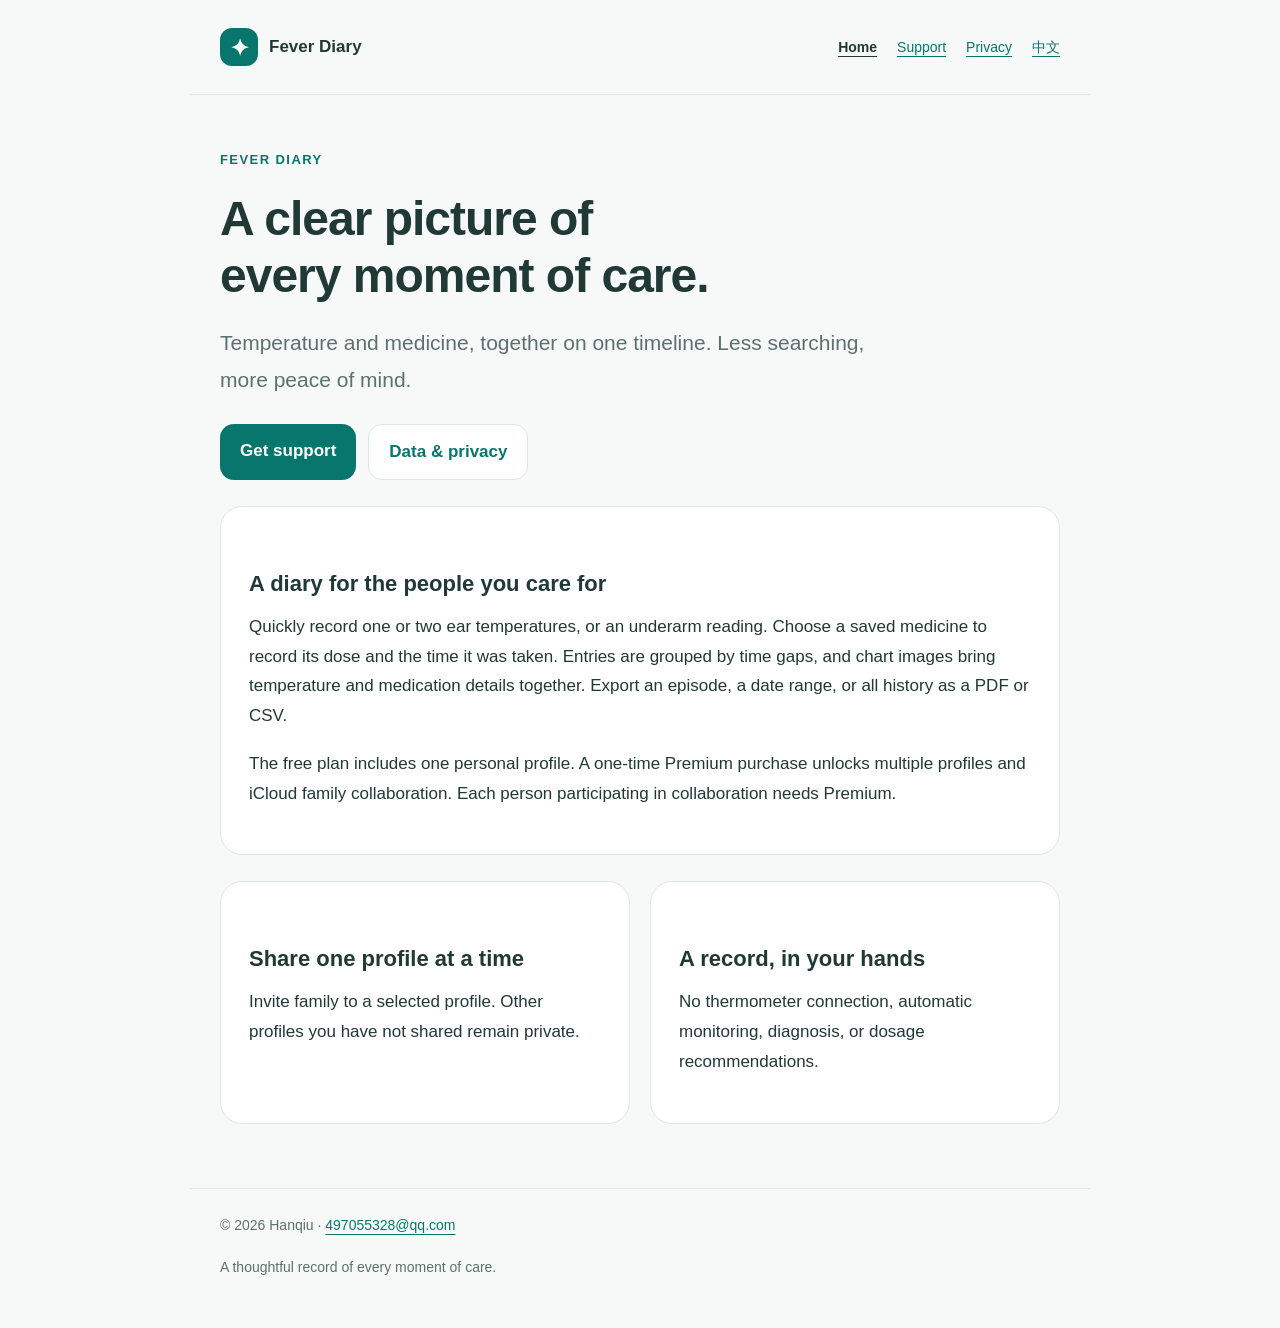
==== en/index.html @ 3884e826 "Publish Fever Diary privacy and support website" ====
<!doctype html>
<html lang="en"><head><meta charset="utf-8"><meta name="viewport" content="width=device-width,initial-scale=1"><meta name="color-scheme" content="light dark"><meta name="description" content="Every moment of care, together · Fever Diary · Hanqiu"><title>Every moment of care, together · Fever Diary</title><link rel="stylesheet" href="../assets/styles.css"></head>
<body><a class="skip" href="#content">Skip to content</a><header><a class="brand" href="index.html"><span class="mark" aria-hidden="true">✦</span>Fever Diary</a><nav aria-label="Main navigation"><a href="index.html" aria-current="page">Home</a><a href="support.html">Support</a><a href="privacy.html">Privacy</a><a href="../zh-Hans/index.html" lang="zh-Hans">中文</a></nav></header><main id="content"><p class="eyebrow">FEVER DIARY</p><h1>A clear picture of<br>every moment of care.</h1><p class="intro">Temperature and medicine, together on one timeline. Less searching, more peace of mind.</p><div class="actions"><a class="button" href="support.html">Get support</a><a class="button secondary" href="privacy.html">Data &amp; privacy</a></div><div class="card"><h2>A diary for the people you care for</h2><p>Quickly record one or two ear temperatures, or an underarm reading. Choose a saved medicine to record its dose and the time it was taken. Entries are grouped by time gaps, and chart images bring temperature and medication details together. Export an episode, a date range, or all history as a PDF or CSV.</p><p>The free plan includes one personal profile. A one-time Premium purchase unlocks multiple profiles and iCloud family collaboration. Each person participating in collaboration needs Premium.</p></div><div class="grid"><section class="card"><h2>Share one profile at a time</h2><p>Invite family to a selected profile. Other profiles you have not shared remain private.</p></section><section class="card"><h2>A record, in your hands</h2><p>No thermometer connection, automatic monitoring, diagnosis, or dosage recommendations.</p></section></div></main><footer><p>© 2026 Hanqiu · <a href="mailto:497055328@qq.com">497055328@qq.com</a></p><p>A thoughtful record of every moment of care.</p></footer></body></html>
---- assets/styles.css ----
:root { color-scheme: light dark; --bg:#f7f9f8; --paper:#fff; --text:#203935; --muted:#5c716d; --line:#dce8e4; --accent:#08766d; --soft:#e6f4ef; }
*{box-sizing:border-box} body{margin:0;background:var(--bg);color:var(--text);font:17px/1.75 -apple-system,BlinkMacSystemFont,"Segoe UI",sans-serif;-webkit-font-smoothing:antialiased} a{color:var(--accent);text-underline-offset:4px} a:hover{text-decoration-thickness:2px} a:focus-visible{outline:3px solid var(--accent);outline-offset:5px;border-radius:3px} header,main,footer{max-width:900px;margin:auto;padding-left:30px;padding-right:30px} header{display:flex;flex-wrap:wrap;align-items:center;justify-content:space-between;gap:12px;padding-top:28px;padding-bottom:28px;border-bottom:1px solid var(--line)} .brand{display:inline-flex;align-items:center;gap:11px;font-weight:750;text-decoration:none;color:var(--text)} .mark{background:var(--accent);color:white;border-radius:12px;width:38px;height:38px;display:grid;place-items:center;font-size:23px} nav{display:flex;flex-wrap:wrap;gap:20px;font-size:14px} nav a[aria-current=page]{font-weight:700;color:var(--text)} main{padding-top:54px;padding-bottom:64px} h1{font-size:clamp(32px,5vw,48px);line-height:1.2;letter-spacing:-1px;margin:12px 0 20px} h2{font-size:22px;line-height:1.4;margin:34px 0 12px} h3{font-size:18px;margin:26px 0 8px} p,ul,ol{margin:0 0 18px} .eyebrow{font-size:13px;font-weight:750;letter-spacing:.11em;color:var(--accent)} .intro{font-size:21px;max-width:680px;color:var(--muted)} .updated{font-size:14px;color:var(--muted)} .card{background:var(--paper);border:1px solid var(--line);border-radius:22px;padding:28px;margin:26px 0} .note{background:var(--soft);padding:20px 24px;border-radius:16px;margin:26px 0} .actions{display:flex;flex-wrap:wrap;gap:12px;margin-top:26px}.button{display:inline-block;border-radius:14px;background:var(--accent);color:white;padding:12px 20px;font-weight:650;text-decoration:none}.button.secondary{background:var(--paper);color:var(--accent);border:1px solid var(--line)} .grid{display:grid;grid-template-columns:repeat(2,minmax(0,1fr));gap:20px}.grid .card{margin:0} footer{border-top:1px solid var(--line);font-size:14px;color:var(--muted);padding-top:24px;padding-bottom:30px} footer a{overflow-wrap:anywhere} details{border-top:1px solid var(--line);padding:20px 0} summary{font-weight:650;cursor:pointer} details p{margin-top:14px;margin-bottom:0} table{border-collapse:collapse;width:100%;font-size:15px} th,td{text-align:left;vertical-align:top;padding:12px;border-bottom:1px solid var(--line)} th{color:var(--accent)} .table-wrap{overflow-x:auto} .skip{position:absolute;left:20px;top:-80px;padding:10px;background:var(--paper);z-index:2}.skip:focus{top:10px} @media(max-width:580px){header,main,footer{padding-left:22px;padding-right:22px}main{padding-top:36px}.grid{grid-template-columns:1fr}.card{padding:22px}nav{gap:14px}h1{letter-spacing:-.6px}} @media(prefers-color-scheme:dark){:root{--bg:#101c1a;--paper:#172623;--text:#e7f1ed;--muted:#adc0b9;--line:#324942;--accent:#8ed7c4;--soft:#203a32}.button,.mark{color:#10231d}}
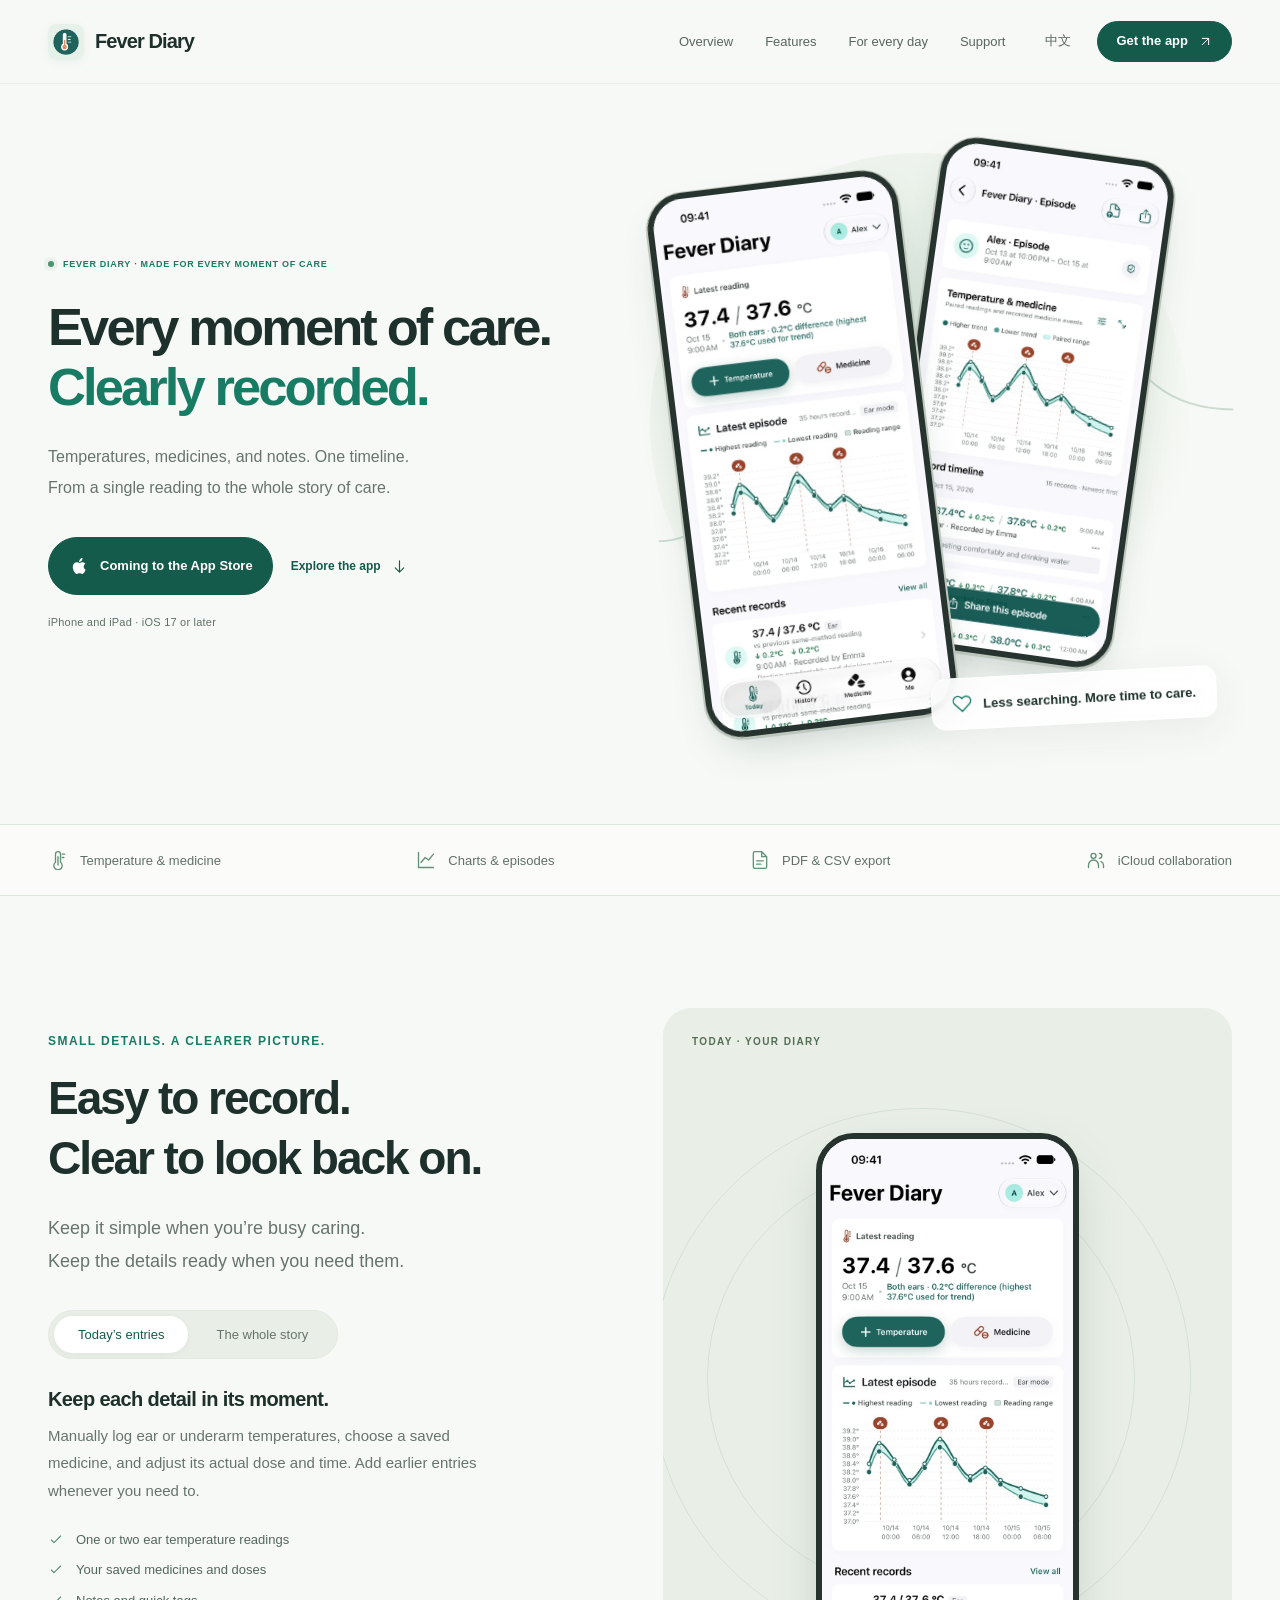
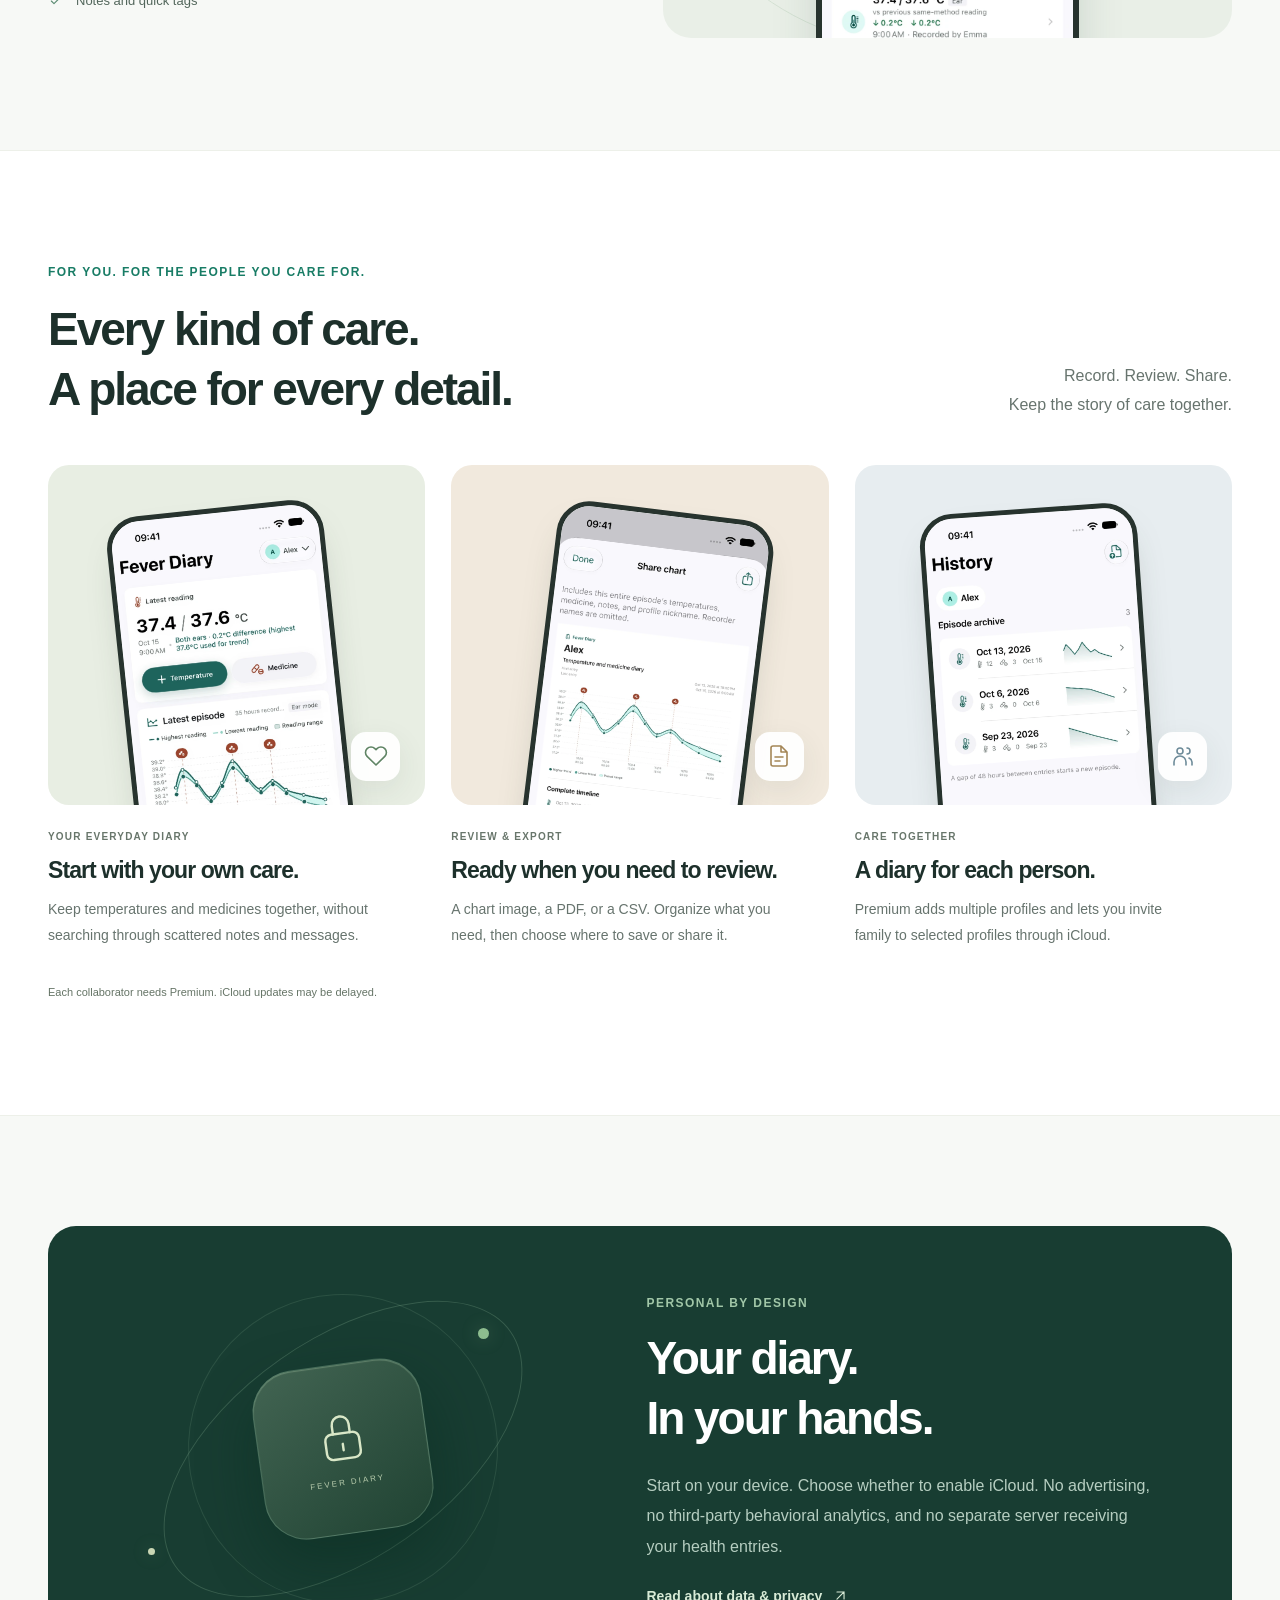
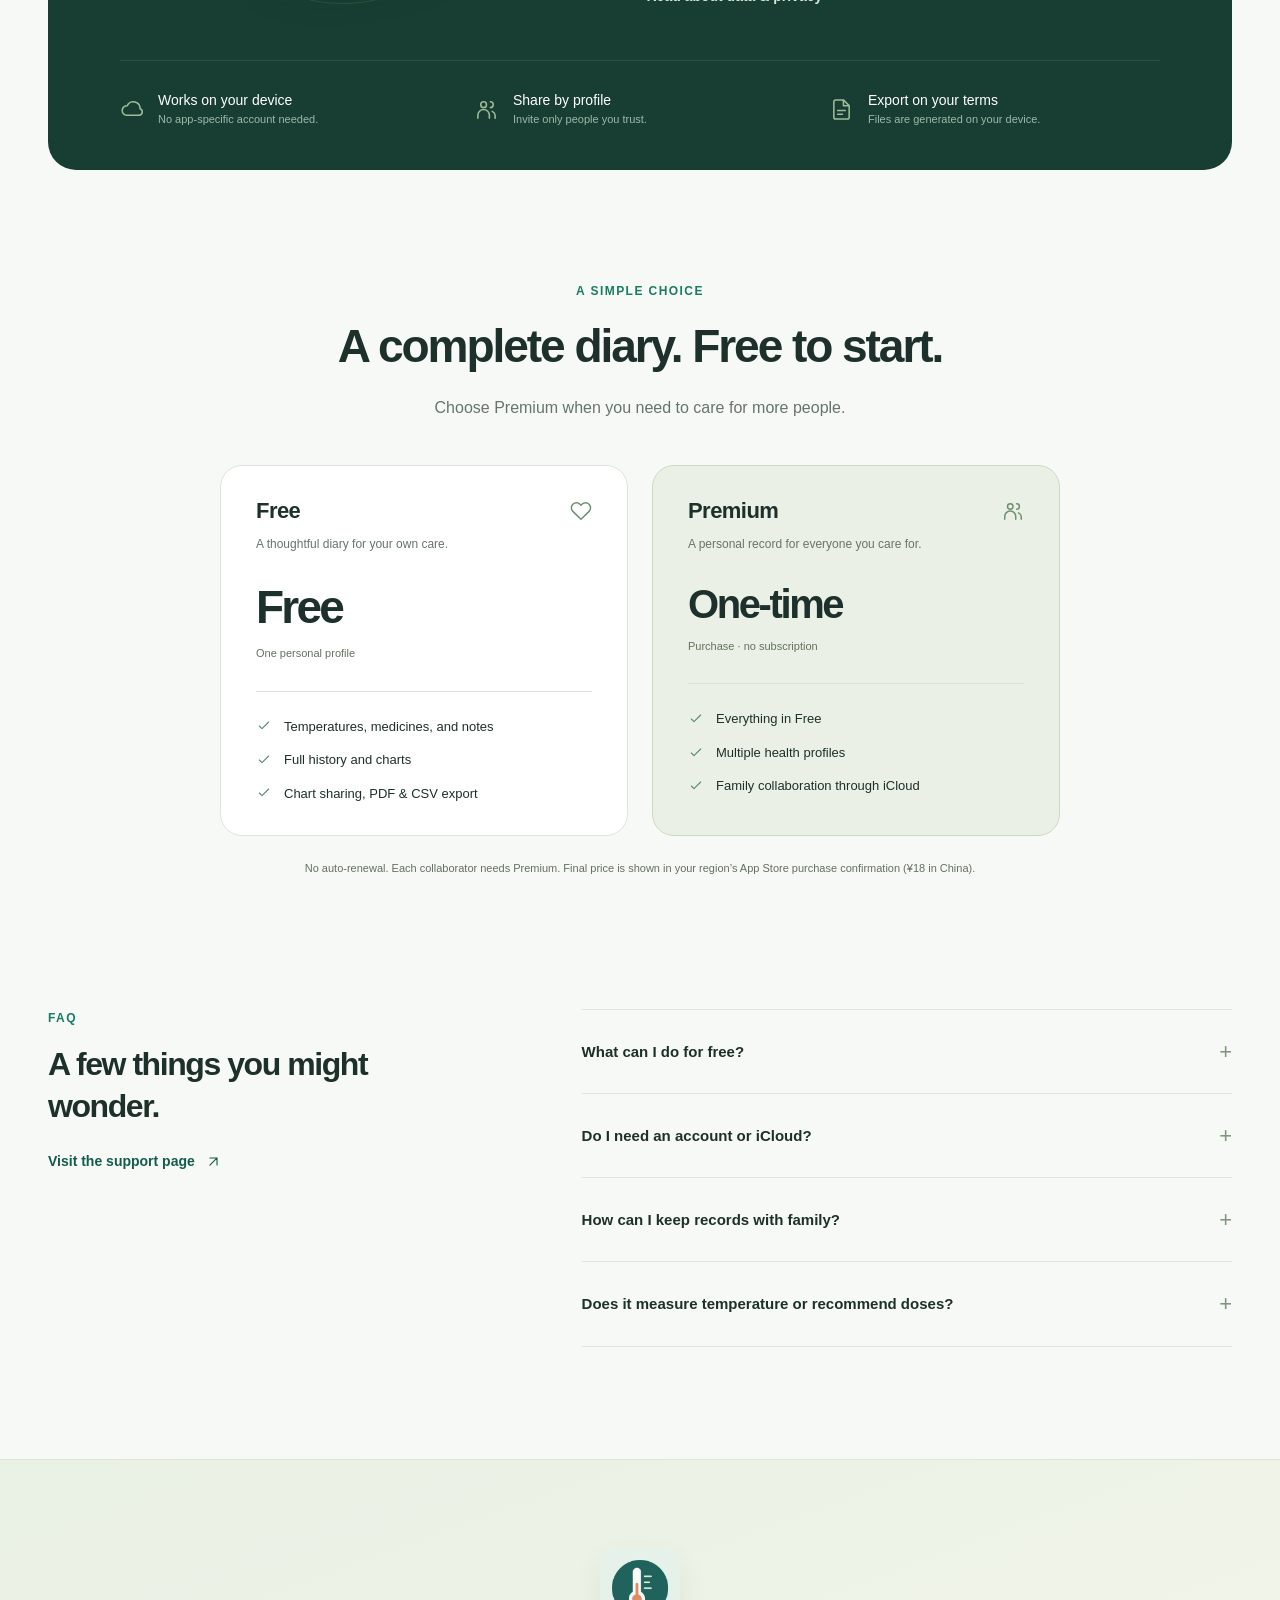
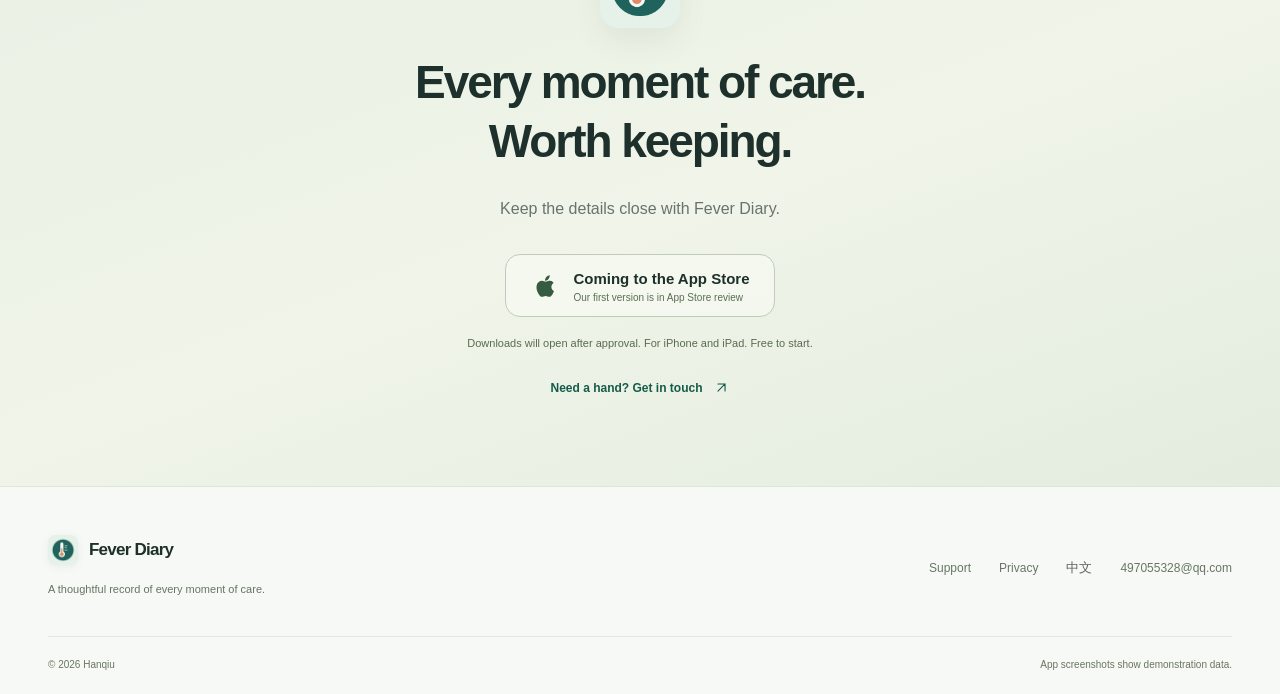
==== commit 395e15e1: "Redesign Fever Diary website with product showcases and bilingual layouts" ====
--- a/en/index.html
+++ b/en/index.html
@@ -1,3 +1,19 @@
 <!doctype html>
-<html lang="en"><head><meta charset="utf-8"><meta name="viewport" content="width=device-width,initial-scale=1"><meta name="color-scheme" content="light dark"><meta name="description" content="Every moment of care, together · Fever Diary · Hanqiu"><title>Every moment of care, together · Fever Diary</title><link rel="stylesheet" href="../assets/styles.css"></head>
-<body><a class="skip" href="#content">Skip to content</a><header><a class="brand" href="index.html"><span class="mark" aria-hidden="true">✦</span>Fever Diary</a><nav aria-label="Main navigation"><a href="index.html" aria-current="page">Home</a><a href="support.html">Support</a><a href="privacy.html">Privacy</a><a href="../zh-Hans/index.html" lang="zh-Hans">中文</a></nav></header><main id="content"><p class="eyebrow">FEVER DIARY</p><h1>A clear picture of<br>every moment of care.</h1><p class="intro">Temperature and medicine, together on one timeline. Less searching, more peace of mind.</p><div class="actions"><a class="button" href="support.html">Get support</a><a class="button secondary" href="privacy.html">Data &amp; privacy</a></div><div class="card"><h2>A diary for the people you care for</h2><p>Quickly record one or two ear temperatures, or an underarm reading. Choose a saved medicine to record its dose and the time it was taken. Entries are grouped by time gaps, and chart images bring temperature and medication details together. Export an episode, a date range, or all history as a PDF or CSV.</p><p>The free plan includes one personal profile. A one-time Premium purchase unlocks multiple profiles and iCloud family collaboration. Each person participating in collaboration needs Premium.</p></div><div class="grid"><section class="card"><h2>Share one profile at a time</h2><p>Invite family to a selected profile. Other profiles you have not shared remain private.</p></section><section class="card"><h2>A record, in your hands</h2><p>No thermometer connection, automatic monitoring, diagnosis, or dosage recommendations.</p></section></div></main><footer><p>© 2026 Hanqiu · <a href="mailto:497055328@qq.com">497055328@qq.com</a></p><p>A thoughtful record of every moment of care.</p></footer></body></html>
+<html lang="en"><head><meta charset="utf-8"><meta name="viewport" content="width=device-width,initial-scale=1"><meta name="color-scheme" content="light"><meta name="theme-color" content="#f6f8f5"><meta name="description" content="Keep temperatures, medicines, and notes on one timeline. Fever Diary for iPhone and iPad offers charts, PDF/CSV export, and optional iCloud family collaboration."><meta property="og:title" content="Fever Diary · Every moment of care. Clearly recorded."><meta property="og:description" content="Keep temperatures, medicines, and notes on one timeline. Fever Diary for iPhone and iPad offers charts, PDF/CSV export, and optional iCloud family collaboration."><meta property="og:type" content="website"><title>Fever Diary · Every moment of care. Clearly recorded.</title><link rel="icon" href="../assets/images/app-icon.png"><link rel="apple-touch-icon" href="../assets/images/app-icon-256.png"><link rel="stylesheet" href="../assets/styles.css"><script src="../assets/site.js" defer></script></head>
+<body class="landing-page"><a class="skip" href="#content">Skip to content</a>
+<header class="site-header"><div class="header-inner"><a class="brand" href="#overview"><img src="../assets/images/app-icon.png" width="36" height="36" alt="">Fever Diary</a><nav class="desktop-nav" aria-label="Main navigation"><a href="#overview">Overview</a><a href="#features">Features</a><a href="#care">For every day</a><a href="support.html">Support</a></nav><div class="header-actions"><a class="language-link" href="../zh-Hans/index.html" lang="zh-Hans" aria-label="中文">中文</a><a class="button button-small" href="#download">Get the app<svg class="icon " viewBox="0 0 24 24" fill="none" stroke="currentColor" stroke-width="1.6" stroke-linecap="round" stroke-linejoin="round" aria-hidden="true"><path d="M7 17 17 7M7 7h10v10"/></svg></a><details class="mobile-menu"><summary aria-label="Open navigation menu"><svg class="icon " viewBox="0 0 24 24" fill="none" stroke="currentColor" stroke-width="1.6" stroke-linecap="round" stroke-linejoin="round" aria-hidden="true"><path d="M4 8h16M4 16h16"/></svg></summary><nav aria-label="Mobile navigation"><a href="#overview">Overview</a><a href="#features">Features</a><a href="#care">For every day</a><a href="support.html">Support</a></nav></details></div></div></header>
+<main id="content">
+<section class="hero section-wrap" id="overview" aria-labelledby="hero-title"><div class="hero-copy"><p class="eyebrow"><span class="status-dot" aria-hidden="true"></span>FEVER DIARY · MADE FOR EVERY MOMENT OF CARE</p><h1 id="hero-title">Every moment of care.<br><em>Clearly recorded.</em></h1><p class="hero-intro">Temperatures, medicines, and notes. One timeline.<br>From a single reading to the whole story of care.</p><div class="hero-actions"><a class="button" href="#download"><svg class="icon " viewBox="0 0 24 24" fill="none" stroke="currentColor" stroke-width="1.6" stroke-linecap="round" stroke-linejoin="round" aria-hidden="true"><path fill="currentColor" stroke="none" d="M17.1 12.6c0-2 1.7-3 1.8-3.1-1-1.5-2.5-1.7-3.1-1.7-1.3-.2-2.6.8-3.3.8-.7 0-1.8-.8-2.9-.8-1.5 0-2.9.9-3.7 2.2-1.5 2.6-.4 6.4 1.1 8.5.7 1 1.5 2.2 2.6 2.1 1.1 0 1.5-.7 2.9-.7s1.8.7 2.9.7c1.2 0 1.9-1 2.6-2.1.8-1.2 1.2-2.4 1.2-2.5-.1 0-2.1-.8-2.1-3.4ZM14.8 6.4c.6-.8 1.1-1.9 1-3-.9 0-2 .6-2.7 1.4-.6.7-1.2 1.8-1.1 2.9 1 .1 2.1-.5 2.8-1.3Z"/></svg>Coming to the App Store</a><a class="text-link" href="#features">Explore the app<svg class="icon " viewBox="0 0 24 24" fill="none" stroke="currentColor" stroke-width="1.6" stroke-linecap="round" stroke-linejoin="round" aria-hidden="true"><path d="M12 4v16m-6-6 6 6 6-6"/></svg></a></div><p class="platform">iPhone and iPad · iOS 17 or later</p></div>
+<div class="hero-art"><div class="hero-halo" aria-hidden="true"></div><svg class="care-line" viewBox="0 0 650 620" fill="none" aria-hidden="true"><path d="M20 440C110 440 98 300 185 300S255 440 322 440 379 174 447 174 500 300 630 300" stroke="currentColor" stroke-width="2"/><circle cx="185" cy="300" r="6" fill="currentColor"/><circle cx="447" cy="174" r="6" fill="currentColor"/></svg><div class="phone hero-phone hero-phone-back"><img src="../assets/images/en-US/episode.webp" width="700" height="1522" alt="Fever Diary episode view with a temperature chart and chronological entries" fetchpriority="high"></div><div class="phone hero-phone hero-phone-front"><img src="../assets/images/en-US/today.webp" width="700" height="1522" alt="Fever Diary Today view with a temperature chart and temperature and medicine entries" fetchpriority="high"></div><div class="hero-tag"><svg class="icon " viewBox="0 0 24 24" fill="none" stroke="currentColor" stroke-width="1.6" stroke-linecap="round" stroke-linejoin="round" aria-hidden="true"><path d="M20.8 4.6a5.5 5.5 0 0 0-7.8 0L12 5.7l-1.1-1.1a5.5 5.5 0 0 0-7.8 7.8L12 21l8.8-8.6a5.5 5.5 0 0 0 0-7.8Z"/></svg><span>Less searching. More time to care.</span></div></div></section>
+<div class="feature-ribbon"><div class="section-wrap"><span><svg class="icon " viewBox="0 0 24 24" fill="none" stroke="currentColor" stroke-width="1.6" stroke-linecap="round" stroke-linejoin="round" aria-hidden="true"><path d="M9 14.8V5a3 3 0 0 1 6 0v9.8a5 5 0 1 1-6 0Z"/><path d="M12 8v10m0 0h.01M17 5h3m-3 4h2"/></svg>Temperature & medicine</span><span><svg class="icon " viewBox="0 0 24 24" fill="none" stroke="currentColor" stroke-width="1.6" stroke-linecap="round" stroke-linejoin="round" aria-hidden="true"><path d="M3 3v18h18M6 15l5-6 4 3 6-7"/></svg>Charts & episodes</span><span><svg class="icon " viewBox="0 0 24 24" fill="none" stroke="currentColor" stroke-width="1.6" stroke-linecap="round" stroke-linejoin="round" aria-hidden="true"><path d="M14 2H6a2 2 0 0 0-2 2v16a2 2 0 0 0 2 2h12a2 2 0 0 0 2-2V8Zm0 0v6h6M8 13h8m-8 4h5"/></svg>PDF & CSV export</span><span><svg class="icon " viewBox="0 0 24 24" fill="none" stroke="currentColor" stroke-width="1.6" stroke-linecap="round" stroke-linejoin="round" aria-hidden="true"><circle cx="9" cy="7" r="3"/><path d="M3 21v-3a6 6 0 0 1 12 0v3m1-17a3 3 0 0 1 0 6m2 4a5 5 0 0 1 3 4v3"/></svg>iCloud collaboration</span></div></div>
+<section class="feature-section section-wrap section-space" id="features" aria-labelledby="features-title"><div class="feature-heading"><p class="eyebrow">SMALL DETAILS. A CLEARER PICTURE.</p><h2 id="features-title">Easy to record.<br>Clear to look back on.</h2><p class="section-intro">Keep it simple when you’re busy caring.<br>Keep the details ready when you need them.</p><div class="feature-tabs" role="tablist" aria-label="Explore features"><button id="feature-tab-0" role="tab" type="button" aria-controls="feature-panel-0" aria-selected="true" tabindex="0" data-feature-tab="0">Today’s entries</button><button id="feature-tab-1" role="tab" type="button" aria-controls="feature-panel-1" aria-selected="false" tabindex="-1" data-feature-tab="1">The whole story</button></div></div><div id="feature-panel-0" role="tabpanel" tabindex="0" aria-labelledby="feature-tab-0" class="feature-panel" >
+        <div class="feature-detail"><h3>Keep each detail in its moment.</h3><p>Manually log ear or underarm temperatures, choose a saved medicine, and adjust its actual dose and time. Add earlier entries whenever you need to.</p><ul class="check-list"><li><svg class="icon " viewBox="0 0 24 24" fill="none" stroke="currentColor" stroke-width="1.6" stroke-linecap="round" stroke-linejoin="round" aria-hidden="true"><path d="m5 12 4 4L19 6"/></svg><span>One or two ear temperature readings</span></li><li><svg class="icon " viewBox="0 0 24 24" fill="none" stroke="currentColor" stroke-width="1.6" stroke-linecap="round" stroke-linejoin="round" aria-hidden="true"><path d="m5 12 4 4L19 6"/></svg><span>Your saved medicines and doses</span></li><li><svg class="icon " viewBox="0 0 24 24" fill="none" stroke="currentColor" stroke-width="1.6" stroke-linecap="round" stroke-linejoin="round" aria-hidden="true"><path d="m5 12 4 4L19 6"/></svg><span>Notes and quick tags</span></li></ul></div>
+        <div class="feature-stage"><div class="stage-orbit" aria-hidden="true"></div><span class="stage-label">TODAY · YOUR DIARY</span><div class="phone feature-phone"><img src="../assets/images/en-US/today.webp" width="700" height="1522" alt="Fever Diary Today view with a temperature chart and temperature and medicine entries" loading="lazy"></div></div></div><div id="feature-panel-1" role="tabpanel" tabindex="0" aria-labelledby="feature-tab-1" class="feature-panel" hidden>
+        <div class="feature-detail"><h3>See how the story unfolds.</h3><p>Temperatures and medicines come together on one chart. Entries form episodes based on the gaps between them. Zoom the timeline or turn your device for a wider view.</p><ul class="check-list"><li><svg class="icon " viewBox="0 0 24 24" fill="none" stroke="currentColor" stroke-width="1.6" stroke-linecap="round" stroke-linejoin="round" aria-hidden="true"><path d="m5 12 4 4L19 6"/></svg><span>Your full history, ready to review</span></li><li><svg class="icon " viewBox="0 0 24 24" fill="none" stroke="currentColor" stroke-width="1.6" stroke-linecap="round" stroke-linejoin="round" aria-hidden="true"><path d="m5 12 4 4L19 6"/></svg><span>Episodes organized by time gaps</span></li><li><svg class="icon " viewBox="0 0 24 24" fill="none" stroke="currentColor" stroke-width="1.6" stroke-linecap="round" stroke-linejoin="round" aria-hidden="true"><path d="m5 12 4 4L19 6"/></svg><span>Share a chart as an image</span></li></ul></div>
+        <div class="feature-stage"><div class="stage-orbit" aria-hidden="true"></div><span class="stage-label">HISTORY · THE WHOLE STORY</span><div class="phone feature-phone"><img src="../assets/images/en-US/episode.webp" width="700" height="1522" alt="Fever Diary episode view with a temperature chart and chronological entries" loading="lazy"></div></div></div></section>
+<section class="care-section section-space" id="care" aria-labelledby="care-title"><div class="section-wrap"><div class="section-heading"><div><p class="eyebrow">FOR YOU. FOR THE PEOPLE YOU CARE FOR.</p><h2 id="care-title">Every kind of care.<br>A place for every detail.</h2></div><p class="section-intro">Record. Review. Share.<br>Keep the story of care together.</p></div><div class="scene-track" role="region" tabindex="0" aria-label="Browse care scenarios"><article class="scene" data-scene><div class="scene-art scene-art-0"><div class="scene-phone phone"><img src="../assets/images/en-US/today.webp" width="700" height="1522" alt="Today view showing manually entered temperature and medicine records" loading="lazy"></div><span class="scene-icon"><svg class="icon " viewBox="0 0 24 24" fill="none" stroke="currentColor" stroke-width="1.6" stroke-linecap="round" stroke-linejoin="round" aria-hidden="true"><path d="M20.8 4.6a5.5 5.5 0 0 0-7.8 0L12 5.7l-1.1-1.1a5.5 5.5 0 0 0-7.8 7.8L12 21l8.8-8.6a5.5 5.5 0 0 0 0-7.8Z"/></svg></span></div><div class="scene-copy"><p class="micro">YOUR EVERYDAY DIARY</p><h3>Start with your own care.</h3><p>Keep temperatures and medicines together, without searching through scattered notes and messages.</p></div></article><article class="scene" data-scene><div class="scene-art scene-art-1"><div class="scene-phone phone"><img src="../assets/images/en-US/share.webp" width="700" height="1522" alt="Chart sharing preview showing an episode curve and detailed entries" loading="lazy"></div><span class="scene-icon"><svg class="icon " viewBox="0 0 24 24" fill="none" stroke="currentColor" stroke-width="1.6" stroke-linecap="round" stroke-linejoin="round" aria-hidden="true"><path d="M14 2H6a2 2 0 0 0-2 2v16a2 2 0 0 0 2 2h12a2 2 0 0 0 2-2V8Zm0 0v6h6M8 13h8m-8 4h5"/></svg></span></div><div class="scene-copy"><p class="micro">REVIEW & EXPORT</p><h3>Ready when you need to review.</h3><p>A chart image, a PDF, or a CSV. Organize what you need, then choose where to save or share it.</p></div></article><article class="scene" data-scene><div class="scene-art scene-art-2"><div class="scene-phone phone"><img src="../assets/images/en-US/history.webp" width="700" height="1522" alt="History view showing a health profile and entries organized into episodes" loading="lazy"></div><span class="scene-icon"><svg class="icon " viewBox="0 0 24 24" fill="none" stroke="currentColor" stroke-width="1.6" stroke-linecap="round" stroke-linejoin="round" aria-hidden="true"><circle cx="9" cy="7" r="3"/><path d="M3 21v-3a6 6 0 0 1 12 0v3m1-17a3 3 0 0 1 0 6m2 4a5 5 0 0 1 3 4v3"/></svg></span></div><div class="scene-copy"><p class="micro">CARE TOGETHER</p><h3>A diary for each person.</h3><p>Premium adds multiple profiles and lets you invite family to selected profiles through iCloud.</p></div></article></div><div class="scene-bottom"><p>Each collaborator needs Premium. iCloud updates may be delayed.</p><div class="scene-controls"><button type="button" data-scene-prev aria-label="Previous scene"><svg class="icon " viewBox="0 0 24 24" fill="none" stroke="currentColor" stroke-width="1.6" stroke-linecap="round" stroke-linejoin="round" aria-hidden="true"><path d="m9 5 7 7-7 7"/></svg></button><div class="scene-dots" aria-hidden="true"><span class="active"></span><span></span><span></span></div><button type="button" data-scene-next aria-label="Next scene"><svg class="icon " viewBox="0 0 24 24" fill="none" stroke="currentColor" stroke-width="1.6" stroke-linecap="round" stroke-linejoin="round" aria-hidden="true"><path d="m9 5 7 7-7 7"/></svg></button></div></div></div></section>
+<section class="privacy-section section-wrap section-space" aria-labelledby="privacy-title"><div class="privacy-visual" aria-hidden="true"><div class="privacy-orbit orbit-one"></div><div class="privacy-orbit orbit-two"></div><div class="privacy-seal"><svg class="icon " viewBox="0 0 24 24" fill="none" stroke="currentColor" stroke-width="1.6" stroke-linecap="round" stroke-linejoin="round" aria-hidden="true"><rect x="4" y="10" width="16" height="12" rx="3"/><path d="M8 10V6a4 4 0 0 1 8 0v4m-4 5v3"/></svg><span>FEVER DIARY</span></div><span class="orbit-dot dot-one"></span><span class="orbit-dot dot-two"></span></div><div class="privacy-copy"><p class="eyebrow">PERSONAL BY DESIGN</p><h2 id="privacy-title">Your diary.<br>In your hands.</h2><p class="section-intro">Start on your device. Choose whether to enable iCloud. No advertising, no third-party behavioral analytics, and no separate server receiving your health entries.</p><a class="text-link" href="privacy.html">Read about data & privacy<svg class="icon " viewBox="0 0 24 24" fill="none" stroke="currentColor" stroke-width="1.6" stroke-linecap="round" stroke-linejoin="round" aria-hidden="true"><path d="M7 17 17 7M7 7h10v10"/></svg></a></div><ul class="privacy-points"><li><svg class="icon " viewBox="0 0 24 24" fill="none" stroke="currentColor" stroke-width="1.6" stroke-linecap="round" stroke-linejoin="round" aria-hidden="true"><path d="M7 18a5 5 0 1 1 .6-10 7 7 0 0 1 13.3 3.2A3.5 3.5 0 0 1 20 18H7Z"/></svg><div><h3>Works on your device</h3><p>No app-specific account needed.</p></div></li><li><svg class="icon " viewBox="0 0 24 24" fill="none" stroke="currentColor" stroke-width="1.6" stroke-linecap="round" stroke-linejoin="round" aria-hidden="true"><circle cx="9" cy="7" r="3"/><path d="M3 21v-3a6 6 0 0 1 12 0v3m1-17a3 3 0 0 1 0 6m2 4a5 5 0 0 1 3 4v3"/></svg><div><h3>Share by profile</h3><p>Invite only people you trust.</p></div></li><li><svg class="icon " viewBox="0 0 24 24" fill="none" stroke="currentColor" stroke-width="1.6" stroke-linecap="round" stroke-linejoin="round" aria-hidden="true"><path d="M14 2H6a2 2 0 0 0-2 2v16a2 2 0 0 0 2 2h12a2 2 0 0 0 2-2V8Zm0 0v6h6M8 13h8m-8 4h5"/></svg><div><h3>Export on your terms</h3><p>Files are generated on your device.</p></div></li></ul></section>
+<section class="pricing-section section-wrap section-space" id="plans" aria-labelledby="plans-title"><div class="center-heading"><p class="eyebrow">A SIMPLE CHOICE</p><h2 id="plans-title">A complete diary. Free to start.</h2><p class="section-intro">Choose Premium when you need to care for more people.</p></div><div class="plans"><article class="plan "><div class="plan-top"><h3>Free</h3><svg class="icon " viewBox="0 0 24 24" fill="none" stroke="currentColor" stroke-width="1.6" stroke-linecap="round" stroke-linejoin="round" aria-hidden="true"><path d="M20.8 4.6a5.5 5.5 0 0 0-7.8 0L12 5.7l-1.1-1.1a5.5 5.5 0 0 0-7.8 7.8L12 21l8.8-8.6a5.5 5.5 0 0 0 0-7.8Z"/></svg></div><p class="plan-sub">A thoughtful diary for your own care.</p><div class="plan-price">Free</div><p class="price-caption">One personal profile</p><ul class="check-list"><li><svg class="icon " viewBox="0 0 24 24" fill="none" stroke="currentColor" stroke-width="1.6" stroke-linecap="round" stroke-linejoin="round" aria-hidden="true"><path d="m5 12 4 4L19 6"/></svg><span>Temperatures, medicines, and notes</span></li><li><svg class="icon " viewBox="0 0 24 24" fill="none" stroke="currentColor" stroke-width="1.6" stroke-linecap="round" stroke-linejoin="round" aria-hidden="true"><path d="m5 12 4 4L19 6"/></svg><span>Full history and charts</span></li><li><svg class="icon " viewBox="0 0 24 24" fill="none" stroke="currentColor" stroke-width="1.6" stroke-linecap="round" stroke-linejoin="round" aria-hidden="true"><path d="m5 12 4 4L19 6"/></svg><span>Chart sharing, PDF & CSV export</span></li></ul></article><article class="plan plan-premium"><div class="plan-top"><h3>Premium</h3><svg class="icon " viewBox="0 0 24 24" fill="none" stroke="currentColor" stroke-width="1.6" stroke-linecap="round" stroke-linejoin="round" aria-hidden="true"><circle cx="9" cy="7" r="3"/><path d="M3 21v-3a6 6 0 0 1 12 0v3m1-17a3 3 0 0 1 0 6m2 4a5 5 0 0 1 3 4v3"/></svg></div><p class="plan-sub">A personal record for everyone you care for.</p><div class="plan-price">One-time</div><p class="price-caption">Purchase · no subscription</p><ul class="check-list"><li><svg class="icon " viewBox="0 0 24 24" fill="none" stroke="currentColor" stroke-width="1.6" stroke-linecap="round" stroke-linejoin="round" aria-hidden="true"><path d="m5 12 4 4L19 6"/></svg><span>Everything in Free</span></li><li><svg class="icon " viewBox="0 0 24 24" fill="none" stroke="currentColor" stroke-width="1.6" stroke-linecap="round" stroke-linejoin="round" aria-hidden="true"><path d="m5 12 4 4L19 6"/></svg><span>Multiple health profiles</span></li><li><svg class="icon " viewBox="0 0 24 24" fill="none" stroke="currentColor" stroke-width="1.6" stroke-linecap="round" stroke-linejoin="round" aria-hidden="true"><path d="m5 12 4 4L19 6"/></svg><span>Family collaboration through iCloud</span></li></ul></article></div><p class="pricing-note">No auto-renewal. Each collaborator needs Premium. Final price is shown in your region’s App Store purchase confirmation (¥18 in China).</p></section>
+<section class="faq-section section-wrap section-space" aria-labelledby="faq-title"><div><p class="eyebrow">FAQ</p><h2 id="faq-title">A few things you might wonder.</h2><a class="text-link" href="support.html">Visit the support page<svg class="icon " viewBox="0 0 24 24" fill="none" stroke="currentColor" stroke-width="1.6" stroke-linecap="round" stroke-linejoin="round" aria-hidden="true"><path d="M7 17 17 7M7 7h10v10"/></svg></a></div><div class="faq-list"><details><summary>What can I do for free?<span aria-hidden="true">+</span></summary><p>Free includes one personal profile, temperature and medicine entries, your full history, chart sharing, and PDF and CSV export. Premium unlocks multiple profiles and family collaboration.</p></details><details><summary>Do I need an account or iCloud?<span aria-hidden="true">+</span></summary><p>You can use the app on your device without an app-specific account or iCloud. Sign in to system iCloud and enable the relevant features when you want cross-device sync or family collaboration.</p></details><details><summary>How can I keep records with family?<span aria-hidden="true">+</span></summary><p>With Premium, invite family to a selected profile through iCloud. Each participant needs Premium. Updates may be delayed and are not suitable for real-time monitoring. See the privacy policy for sharing permissions.</p></details><details><summary>Does it measure temperature or recommend doses?<span aria-hidden="true">+</span></summary><p>Fever Diary is a manual record-keeping tool. It does not connect to thermometers, provide real-time monitoring, or recommend diagnoses, medicine timing, or doses. Saved medicine presets are entered by you.</p></details></div></section>
+<section class="download-section section-space" id="download" aria-labelledby="download-title"><div class="section-wrap"><img class="download-icon" src="../assets/images/app-icon-256.png" width="80" height="80" alt=""><h2 id="download-title">Every moment of care.<br>Worth keeping.</h2><p class="section-intro">Keep the details close with Fever Diary.</p><div class="store-status"><svg class="icon " viewBox="0 0 24 24" fill="none" stroke="currentColor" stroke-width="1.6" stroke-linecap="round" stroke-linejoin="round" aria-hidden="true"><path fill="currentColor" stroke="none" d="M17.1 12.6c0-2 1.7-3 1.8-3.1-1-1.5-2.5-1.7-3.1-1.7-1.3-.2-2.6.8-3.3.8-.7 0-1.8-.8-2.9-.8-1.5 0-2.9.9-3.7 2.2-1.5 2.6-.4 6.4 1.1 8.5.7 1 1.5 2.2 2.6 2.1 1.1 0 1.5-.7 2.9-.7s1.8.7 2.9.7c1.2 0 1.9-1 2.6-2.1.8-1.2 1.2-2.4 1.2-2.5-.1 0-2.1-.8-2.1-3.4ZM14.8 6.4c.6-.8 1.1-1.9 1-3-.9 0-2 .6-2.7 1.4-.6.7-1.2 1.8-1.1 2.9 1 .1 2.1-.5 2.8-1.3Z"/></svg><div><strong>Coming to the App Store</strong><span>Our first version is in App Store review</span></div></div><p class="download-note">Downloads will open after approval. For iPhone and iPad. Free to start.</p><a class="text-link" href="support.html">Need a hand? Get in touch<svg class="icon " viewBox="0 0 24 24" fill="none" stroke="currentColor" stroke-width="1.6" stroke-linecap="round" stroke-linejoin="round" aria-hidden="true"><path d="M7 17 17 7M7 7h10v10"/></svg></a></div></section>
+</main><footer class="site-footer"><div class="footer-inner"><div><a class="brand" href="#overview"><img src="../assets/images/app-icon.png" width="30" height="30" alt="">Fever Diary</a><p>A thoughtful record of every moment of care.</p></div><nav aria-label="Footer navigation"><a href="support.html">Support</a><a href="privacy.html">Privacy</a><a class="language-link" href="../zh-Hans/index.html" lang="zh-Hans" aria-label="中文">中文</a><a href="mailto:497055328@qq.com">497055328@qq.com</a></nav><div class="footer-bottom"><span>© 2026 Hanqiu</span><span>App screenshots show demonstration data.</span></div></div></footer></body></html>
--- a/assets/styles.css
+++ b/assets/styles.css
@@ -1,2 +1,24 @@
-:root { color-scheme: light dark; --bg:#f7f9f8; --paper:#fff; --text:#203935; --muted:#5c716d; --line:#dce8e4; --accent:#08766d; --soft:#e6f4ef; }
-*{box-sizing:border-box} body{margin:0;background:var(--bg);color:var(--text);font:17px/1.75 -apple-system,BlinkMacSystemFont,"Segoe UI",sans-serif;-webkit-font-smoothing:antialiased} a{color:var(--accent);text-underline-offset:4px} a:hover{text-decoration-thickness:2px} a:focus-visible{outline:3px solid var(--accent);outline-offset:5px;border-radius:3px} header,main,footer{max-width:900px;margin:auto;padding-left:30px;padding-right:30px} header{display:flex;flex-wrap:wrap;align-items:center;justify-content:space-between;gap:12px;padding-top:28px;padding-bottom:28px;border-bottom:1px solid var(--line)} .brand{display:inline-flex;align-items:center;gap:11px;font-weight:750;text-decoration:none;color:var(--text)} .mark{background:var(--accent);color:white;border-radius:12px;width:38px;height:38px;display:grid;place-items:center;font-size:23px} nav{display:flex;flex-wrap:wrap;gap:20px;font-size:14px} nav a[aria-current=page]{font-weight:700;color:var(--text)} main{padding-top:54px;padding-bottom:64px} h1{font-size:clamp(32px,5vw,48px);line-height:1.2;letter-spacing:-1px;margin:12px 0 20px} h2{font-size:22px;line-height:1.4;margin:34px 0 12px} h3{font-size:18px;margin:26px 0 8px} p,ul,ol{margin:0 0 18px} .eyebrow{font-size:13px;font-weight:750;letter-spacing:.11em;color:var(--accent)} .intro{font-size:21px;max-width:680px;color:var(--muted)} .updated{font-size:14px;color:var(--muted)} .card{background:var(--paper);border:1px solid var(--line);border-radius:22px;padding:28px;margin:26px 0} .note{background:var(--soft);padding:20px 24px;border-radius:16px;margin:26px 0} .actions{display:flex;flex-wrap:wrap;gap:12px;margin-top:26px}.button{display:inline-block;border-radius:14px;background:var(--accent);color:white;padding:12px 20px;font-weight:650;text-decoration:none}.button.secondary{background:var(--paper);color:var(--accent);border:1px solid var(--line)} .grid{display:grid;grid-template-columns:repeat(2,minmax(0,1fr));gap:20px}.grid .card{margin:0} footer{border-top:1px solid var(--line);font-size:14px;color:var(--muted);padding-top:24px;padding-bottom:30px} footer a{overflow-wrap:anywhere} details{border-top:1px solid var(--line);padding:20px 0} summary{font-weight:650;cursor:pointer} details p{margin-top:14px;margin-bottom:0} table{border-collapse:collapse;width:100%;font-size:15px} th,td{text-align:left;vertical-align:top;padding:12px;border-bottom:1px solid var(--line)} th{color:var(--accent)} .table-wrap{overflow-x:auto} .skip{position:absolute;left:20px;top:-80px;padding:10px;background:var(--paper);z-index:2}.skip:focus{top:10px} @media(max-width:580px){header,main,footer{padding-left:22px;padding-right:22px}main{padding-top:36px}.grid{grid-template-columns:1fr}.card{padding:22px}nav{gap:14px}h1{letter-spacing:-.6px}} @media(prefers-color-scheme:dark){:root{--bg:#101c1a;--paper:#172623;--text:#e7f1ed;--muted:#adc0b9;--line:#324942;--accent:#8ed7c4;--soft:#203a32}.button,.mark{color:#10231d}}
+@charset "UTF-8";
+:root{--bg:#f7f9f6;--paper:#fff;--ink:#1d302b;--muted:#67746e;--green:#187c65;--green-dark:#155b4b;--line:#dde5dc;--mint:#e6f0e7;--radius:28px;font-family:Inter,-apple-system,BlinkMacSystemFont,"SF Pro Display","PingFang SC","Hiragino Sans GB","Microsoft YaHei",sans-serif;color:var(--ink);background:var(--bg);font-synthesis:none;-webkit-font-smoothing:antialiased}
+*{box-sizing:border-box}html{scroll-behavior:smooth;scroll-padding-top:100px}body{margin:0}a{color:inherit;text-decoration:none}button,summary,a{-webkit-tap-highlight-color:transparent}button{font:inherit;color:inherit}button,a,summary{touch-action:manipulation}button{cursor:pointer}img{display:block;max-width:100%;height:auto}button:focus-visible,a:focus-visible,summary:focus-visible,[tabindex]:focus-visible{outline:3px solid var(--green);outline-offset:6px}button:disabled{cursor:default;opacity:.35}h1,h2,h3,p{margin:0}h1,h2,h3{font-weight:650;letter-spacing:-.045em}p{line-height:1.8}ul{list-style:none;margin:0;padding:0}.icon{width:22px;height:22px;flex:0 0 auto;vertical-align:middle}.skip{position:fixed;left:20px;top:-70px;z-index:100;background:var(--ink);color:white;padding:12px 18px;border-radius:10px}.skip:focus{top:12px}.section-wrap{width:min(1200px,calc(100% - 96px));margin-inline:auto}.section-space{padding-block:112px}.eyebrow{font-size:12px;font-weight:650;letter-spacing:.12em;color:var(--green);line-height:1.6}.section-intro{font-size:18px;line-height:1.85;color:var(--muted)}h2{font-size:clamp(34px,3.6vw,52px);line-height:1.3}.site-header{height:84px;position:sticky;top:0;z-index:50;background:rgba(247,249,246,.88);border-bottom:1px solid rgba(221,229,220,.55);-webkit-backdrop-filter:blur(22px);backdrop-filter:blur(22px)}.header-inner{height:100%;width:min(1200px,calc(100% - 96px));margin:auto;display:flex;align-items:center;gap:40px}.brand{display:inline-flex;align-items:center;gap:11px;font-size:20px;font-weight:650;letter-spacing:-.045em;white-space:nowrap}.brand img{border-radius:23%;box-shadow:0 2px 8px #1b5f4010}.desktop-nav{display:flex;gap:32px;margin-left:auto}.desktop-nav a,.language-link,.document-nav a{font-size:13px;color:#59665f;transition:color .2s}.desktop-nav a:hover,.language-link:hover,.document-nav a:hover{color:var(--green)}.header-actions{display:flex;align-items:center;gap:26px}.button{display:inline-flex;justify-content:center;align-items:center;gap:10px;padding:17px 25px;min-height:54px;border-radius:100px;background:var(--green-dark);border:1px solid var(--green-dark);color:#fff;font-size:15px;font-weight:550;line-height:1.3;transition:transform .25s,background .25s,box-shadow .25s}.button:hover{background:#0d493b;transform:translateY(-2px);box-shadow:0 8px 20px #154c3a15}.button-small{padding:11px 18px;min-height:40px;font-size:13px}.button-small .icon{width:15px;height:15px}.text-link{display:inline-flex;align-items:center;gap:10px;font-size:14px;font-weight:550;color:var(--green-dark)}.text-link .icon{width:17px;height:17px;transition:transform .25s}.text-link:hover .icon{transform:translate(3px,-3px)}.text-link[href^="#"]:hover .icon{transform:translateY(3px)}.mobile-menu{display:none}
+/* A quiet first impression, built from the app itself. */
+.hero{min-height:740px;display:grid;grid-template-columns:1fr 1fr;align-items:center;gap:40px;position:relative;padding-block:50px 68px}.hero-copy{position:relative;z-index:2}.hero .eyebrow{font-size:11px;letter-spacing:.1em;display:flex;align-items:center;gap:9px}.status-dot{width:6px;height:6px;background:#49966d;border-radius:50%;box-shadow:0 0 0 4px #49966d10}.hero h1{font-size:clamp(44px,4.7vw,66px);line-height:1.25;margin-block:25px 25px;letter-spacing:-.055em;font-weight:650}.hero h1 em{font-style:normal;color:var(--green)}.hero-intro{font-size:18px;line-height:1.9;color:var(--muted)}.hero-actions{display:flex;align-items:center;gap:25px;margin-top:34px}.platform{font-size:11px;letter-spacing:.02em;color:#607064;margin-top:18px}.hero-art{position:relative;height:600px;isolation:isolate}.hero-halo{position:absolute;width:540px;height:540px;top:8px;left:-10px;border-radius:50%;background:radial-gradient(circle at 45% 40%,#d9e9dccc 0,#e4eee159 60%,transparent 72%);z-index:-2}.care-line{position:absolute;width:680px;max-width:none;top:-18px;left:-65px;color:#95b7a0;opacity:.45;z-index:-1}.phone{background:#fbfcfb;border:6px solid #27332e;border-radius:37px;box-shadow:0 1px 0 2px #bec7bd,0 20px 45px -18px #183d3245;overflow:hidden;aspect-ratio:700 / 1522;position:relative}.phone img{width:100%;height:100%;object-fit:cover;border-radius:29px}.hero-phone{position:absolute;width:252px;will-change:transform}.hero-phone-front{left:16px;top:35px;transform:rotate(-7deg);z-index:2;animation:phone-front 1.2s cubic-bezier(.2,.75,.2,1) both}.hero-phone-back{left:249px;top:2px;transform:rotate(8deg);width:235px;z-index:1;animation:phone-back 1.4s cubic-bezier(.2,.75,.2,1) both}.hero-tag{position:absolute;z-index:3;right:15px;bottom:21px;display:flex;align-items:center;gap:11px;border:1px solid #fff;border-radius:14px;background:#ffffffd9;padding:15px 20px;box-shadow:0 10px 40px #1b3c3212;-webkit-backdrop-filter:blur(16px);backdrop-filter:blur(16px);font-size:13px;font-weight:550;transform:rotate(-3deg);animation:tag-in 1.2s .25s both}.hero-tag .icon{color:var(--green);width:20px;height:20px}.feature-ribbon{border-block:1px solid var(--line);background:#fff6}.feature-ribbon .section-wrap{display:flex;align-items:center;justify-content:space-between;padding-block:25px;gap:24px}.feature-ribbon span{display:flex;align-items:center;gap:12px;color:#617068;font-size:13px}.feature-ribbon .icon{color:#629078;width:20px;height:20px}
+/* Switch between real application screens. */
+.feature-section{position:relative;min-height:850px;display:grid;grid-template-columns:.95fr 1.05fr;column-gap:100px;grid-template-rows:auto 1fr}.feature-heading{grid-column:1;grid-row:1;z-index:2;padding-top:24px}.feature-heading h2{margin:18px 0 23px}.feature-tabs{display:inline-flex;margin:31px 0 0;background:#e9eee7;border:1px solid #e3e9df;border-radius:100px;padding:5px;gap:4px}.feature-tabs button{padding:11px 24px;background:transparent;border:0;border-radius:100px;font-size:13px;color:var(--muted);transition:background .25s,box-shadow .25s,color .25s}.feature-tabs button[aria-selected="true"]{background:#fff;color:var(--green-dark);box-shadow:0 2px 9px #25462e0b}.feature-panel{display:contents}.feature-panel[hidden]{display:none}.feature-detail{grid-column:1;grid-row:2;padding-top:29px;max-width:430px;animation:panel-in .4s both}.feature-detail h3{font-size:20px;letter-spacing:-.03em;margin-bottom:11px}.feature-detail>p{font-size:15px;color:var(--muted);line-height:1.85}.check-list{display:grid;gap:15px}.feature-detail .check-list{margin-top:25px;font-size:13px;color:#53675c;gap:11px}.check-list li{display:flex;align-items:center;gap:12px;line-height:1.5}.check-list .icon{width:16px;height:16px;color:#598a70;flex-shrink:0}.feature-stage{grid-column:2;grid-row:1 / span 2;position:relative;min-height:630px;border-radius:var(--radius);background:#e9efe7;display:flex;align-items:flex-end;justify-content:center;overflow:hidden;isolation:isolate;animation:panel-in .5s both}.stage-orbit{position:absolute;border:1px solid #b8cdb76b;width:540px;height:540px;border-radius:50%;top:100px;left:-12px;z-index:-1}.stage-orbit:after{content:"";position:absolute;inset:55px;border:1px solid #b8cdb76b;border-radius:50%}.stage-label{position:absolute;left:29px;top:28px;font-size:10px;font-weight:550;letter-spacing:.14em;color:#536f56}.feature-phone{width:263px;transform:translateY(67px);box-shadow:0 20px 55px -15px #274b3b45;border-radius:38px}.feature-phone img{border-radius:29px}
+/* A horizontal sequence, touch scrollable on compact screens. */
+.care-section{background:white;border-block:1px solid #edf0e9}.section-heading{display:flex;align-items:flex-end;justify-content:space-between;gap:45px;margin-bottom:45px}.section-heading h2{margin-top:18px}.section-heading .section-intro{font-size:16px;text-align:right}.scene-track{display:grid;grid-template-columns:repeat(3,1fr);gap:26px}.scene-art{position:relative;height:340px;border-radius:21px;overflow:hidden;isolation:isolate}.scene-art-0{background:#e8eee3}.scene-art-1{background:#f1e9dd}.scene-art-2{background:#e7edf0}.scene-phone{width:218px;position:absolute;left:50%;top:42px;transform:translateX(-50%) rotate(-6deg);border-width:5px;border-radius:33px;box-shadow:0 18px 40px -20px #32433166}.scene-phone img{border-radius:26px}.scene-art-1 .scene-phone{transform:translateX(-50%) rotate(7deg);top:44px}.scene-art-2 .scene-phone{transform:translateX(-50%) rotate(-4deg);top:43px}.scene-icon{position:absolute;right:25px;bottom:24px;width:49px;height:49px;border-radius:15px;background:#fffffff0;display:grid;place-items:center;box-shadow:0 10px 30px #304c3a15;color:#5f8464}.scene-icon .icon{width:24px;height:24px}.scene-art-1 .scene-icon{color:#a48657}.scene-art-2 .scene-icon{color:#6d8b99}.scene-copy{padding-top:23px}.micro{font-size:10px;font-weight:600;letter-spacing:.12em;color:#68766b;margin-bottom:7px}.scene-copy h3{font-size:23px;letter-spacing:-.04em;margin-bottom:10px;line-height:1.5}.scene-copy>p:last-child{font-size:14px;color:var(--muted);line-height:1.85;max-width:340px}.scene-bottom{display:flex;align-items:center;justify-content:space-between;margin-top:34px;gap:24px}.scene-bottom>p{font-size:11px;color:#657466}.scene-controls{display:none;align-items:center;gap:15px}.scene-controls button{border:1px solid var(--line);background:transparent;border-radius:50%;width:34px;height:34px;display:grid;place-items:center}.scene-controls button:first-child .icon{transform:rotate(180deg)}.scene-controls .icon{width:15px;height:15px}.scene-dots{display:flex;gap:6px}.scene-dots span{width:5px;height:5px;background:#cdd8cc;border-radius:100px;transition:width .2s,background .2s}.scene-dots .active{width:18px;background:var(--green)}
+/* Local-first privacy, made visible without invented promises. */
+.privacy-section{margin-block:110px 0;background:#183d32;color:white;padding:68px 72px 42px;border-radius:var(--radius);display:grid;grid-template-columns:1fr 1.15fr;gap:55px 80px;overflow:hidden}.privacy-copy .eyebrow{color:#a1c7a8}.privacy-copy h2{margin:16px 0 22px}.privacy-copy .section-intro{color:#b6cec1;font-size:16px;line-height:1.9}.privacy-copy .text-link{color:#d7ead6;margin-top:25px}.privacy-visual{position:relative;min-height:310px;display:grid;place-items:center;isolation:isolate}.privacy-orbit{position:absolute;border:1px solid #9cc4a325;border-radius:50%;width:310px;height:310px;transform:rotate(-25deg)}.orbit-two{width:410px;height:220px;border-color:#9cc4a33d;transform:rotate(-35deg)}.privacy-seal{width:170px;height:170px;border:1px solid #88b69c50;border-radius:42px;background:linear-gradient(145deg,#426452,#204333);box-shadow:0 25px 60px #062b1e77,inset 0 1px 1px #d3ebc645;display:flex;flex-direction:column;align-items:center;justify-content:center;gap:15px;transform:rotate(-8deg)}.privacy-seal .icon{width:51px;height:51px;stroke-width:1.15;color:#d9e7c7}.privacy-seal span{font-size:8px;letter-spacing:.25em;color:#b8ccad}.orbit-dot{position:absolute;width:11px;height:11px;border-radius:50%;background:#8dbd8f;box-shadow:0 0 18px #acd19a45}.dot-one{top:34px;right:78px}.dot-two{bottom:50px;left:28px;width:7px;height:7px;background:#c9d6b4}.privacy-points{grid-column:1 / -1;display:grid;grid-template-columns:repeat(3,1fr);gap:25px;border-top:1px solid #9cc4a325;padding-top:31px}.privacy-points li{display:flex;gap:15px;align-items:center}.privacy-points>li>.icon{color:#9fbc9d;width:23px;height:23px}.privacy-points h3{font-size:14px;letter-spacing:0;font-weight:500;margin-bottom:3px}.privacy-points p{font-size:11px;line-height:1.6;color:#9cbaaa}
+/* Two transparent options, no checkout before launch. */
+.center-heading{text-align:center}.center-heading h2{margin:16px 0}.center-heading .section-intro{font-size:16px}.plans{width:min(840px,100%);margin:42px auto 0;display:grid;grid-template-columns:1fr 1fr;gap:24px}.plan{background:white;border:1px solid var(--line);border-radius:22px;padding:32px 35px}.plan-premium{background:#eaf0e5;border-color:#cbdac2}.plan-top{display:flex;align-items:center;justify-content:space-between}.plan-top h3{font-size:22px;letter-spacing:-.025em}.plan-top .icon{width:22px;height:22px;color:#6b9070}.plan-sub{font-size:12px;margin-top:10px;color:var(--muted)}.plan-price{font-size:46px;letter-spacing:-.06em;font-weight:600;margin-top:24px;line-height:1.2}.price-caption{color:#62715c;font-size:11px;margin-top:9px}.plan .check-list{font-size:13px;border-top:1px solid #d9e2d4;margin-top:27px;padding-top:25px;gap:14px}.pricing-note{max-width:710px;margin:22px auto 0;font-size:11px;color:#63705e;text-align:center;line-height:1.9}.pricing-section{padding-bottom:65px}.faq-section{display:grid;grid-template-columns:.8fr 1.2fr;gap:100px;padding-top:65px}.faq-section h2{font-size:34px;margin:16px 0 25px}.faq-list details{border-bottom:1px solid var(--line)}.faq-list details:first-child{border-top:1px solid var(--line)}.faq-list summary{list-style:none;cursor:pointer;padding:24px 0;display:flex;justify-content:space-between;align-items:center;gap:20px;font-size:15px;font-weight:550;line-height:1.6}.faq-list summary::-webkit-details-marker{display:none}.faq-list summary span{font-size:22px;font-weight:300;color:#81957f;transition:transform .25s}.faq-list details[open] summary span{transform:rotate(45deg)}.faq-list details>p{font-size:14px;color:var(--muted);padding:0 30px 24px 0;line-height:1.9}.download-section{text-align:center;background:linear-gradient(160deg,#e9f0e4,#f0f4e9 55%,#e3ecdf);border-top:1px solid #dde6d6;padding-block:88px 90px}.download-icon{border-radius:24%;margin:0 auto 25px;box-shadow:0 12px 30px #31553015}.download-section h2{font-size:46px;line-height:1.3}.download-section .section-intro{font-size:16px;margin-top:22px}.store-status{display:inline-flex;align-items:center;gap:13px;text-align:left;border:1px solid #bfccb9;border-radius:15px;padding:13px 24px;margin-top:30px;background:#f7faf3a8}.store-status>.icon{width:30px;height:30px;color:#355b42}.store-status strong{font-size:15px;font-weight:550;display:block;line-height:1.5}.store-status span{font-size:10px;color:#5b6e53;display:block;margin-top:2px}.download-note{font-size:11px;color:#5a6b50;margin-top:17px}.download-section .text-link{font-size:12px;margin-top:25px}.site-footer{background:var(--bg);border-top:1px solid var(--line)}.footer-inner{width:min(1200px,calc(100% - 96px));margin:auto;padding-block:48px 24px;display:flex;justify-content:space-between;flex-wrap:wrap;gap:30px}.site-footer .brand{font-size:17px}.site-footer p{font-size:11px;color:#667560;margin-top:11px}.site-footer nav{display:flex;gap:28px;align-items:center;font-size:12px;color:#687665}.site-footer nav a:hover{color:var(--green)}.footer-bottom{width:100%;display:flex;justify-content:space-between;color:#697560;font-size:10px;padding-top:22px;border-top:1px solid #e3e8dd;margin-top:6px}
+/* Stable support and privacy URLs, with readable document layouts. */
+.document-nav{display:flex;gap:25px;margin-left:auto;align-items:center}.document-nav a[aria-current]{color:var(--green);font-weight:650}.document-main{width:min(800px,calc(100% - 64px));margin:0 auto;padding-block:80px 100px}.document-main h1{font-size:48px;line-height:1.3;margin:17px 0 18px}.document-main .intro{font-size:21px;color:var(--muted);margin-bottom:36px}.document-main p{font-size:15px;line-height:1.95;margin-block:15px;color:#53665b}.document-main .eyebrow{font-size:12px;color:var(--green);letter-spacing:.1em}.document-main .updated{font-size:12px;color:#65735c;margin-bottom:30px}.document-main h2{font-size:24px;margin-top:38px;margin-bottom:15px;letter-spacing:-.02em}.document-main a:not(.button){color:var(--green);text-decoration:underline;text-underline-offset:4px}.document-main .card{padding:30px 34px;background:#eaf0e5;border:1px solid #dbe5d4;border-radius:20px;margin:34px 0 48px}.document-main .card h2{margin:0 0 10px}.document-main .card p{margin:10px 0 22px}.document-main .button{font-size:13px;padding:13px 20px;min-height:44px}.document-main .note{font-size:14px;line-height:1.85;background:#eef1e6;border-left:3px solid #8fa078;border-radius:0 13px 13px 0;padding:20px 24px;color:#596a50;margin:23px 0}.document-main details{border-bottom:1px solid var(--line);padding:21px 0}.document-main details summary{cursor:pointer;font-size:16px;font-weight:550;line-height:1.8}.document-main details p{padding-left:18px;font-size:14px}.document-page .site-footer p{margin:0;font-size:12px}.document-page .footer-inner{align-items:center;padding-block:30px}
+@keyframes phone-front{from{opacity:0;transform:translate(0,40px) rotate(-11deg)}to{opacity:1;transform:rotate(-7deg)}}@keyframes phone-back{from{opacity:0;transform:translate(-20px,50px) rotate(3deg)}to{opacity:1;transform:rotate(8deg)}}@keyframes tag-in{from{opacity:0;transform:translateY(20px) rotate(-3deg)}to{opacity:1;transform:rotate(-3deg)}}@keyframes panel-in{from{opacity:0;transform:translateY(10px)}to{opacity:1;transform:translateY(0)}}
+html[lang="en"] .hero h1{font-size:clamp(42px,4.1vw,58px);line-height:1.15}html[lang="en"] .hero .eyebrow{font-size:9px;letter-spacing:.08em}html[lang="en"] .hero-intro{font-size:16px}html[lang="en"] .hero-actions{gap:18px}html[lang="en"] .hero-actions .button{font-size:13px;padding-inline:19px}html[lang="en"] .hero-actions .text-link{font-size:12px}html[lang="en"] .plan-premium .plan-price{font-size:40px}html[lang="en"] .faq-section h2{font-size:32px}
+@media(min-width:1600px){.hero{min-height:780px}}
+@media(max-width:1150px){.section-wrap,.header-inner,.footer-inner{width:calc(100% - 64px)}.header-inner{gap:25px}.desktop-nav{gap:22px}.header-actions{gap:20px}.hero{gap:12px;min-height:700px}.hero h1{font-size:clamp(40px,4.6vw,56px)}.hero-art{height:555px}.hero-phone-front{width:225px;top:55px;left:0}.hero-phone-back{width:207px;left:185px;top:18px}.hero-halo{width:440px;height:440px;top:38px}.care-line{width:570px;left:-65px;top:10px}.hero-tag{right:0;bottom:17px;font-size:11px;padding:13px 17px}.hero-actions{gap:20px}.hero-actions .button{font-size:13px;padding:16px 20px}.hero-actions .text-link{font-size:12px}.hero-intro{font-size:16px}.feature-section{column-gap:60px;min-height:790px}.feature-stage{min-height:600px}.feature-phone{width:250px}.scene-art{height:300px}.scene-phone{width:200px}.scene-track{gap:22px}.scene-copy h3{font-size:20px}.privacy-section{padding:54px 50px 35px;gap:42px 55px}.faq-section{gap:65px}.section-heading .section-intro{max-width:300px}.site-footer nav{gap:20px}.section-space{padding-block:90px}.privacy-section{padding-block:54px 35px}.pricing-section{padding-bottom:55px}.faq-section{padding-top:55px}}
+@media(max-width:900px){.desktop-nav{display:none}.header-actions{margin-left:auto}.mobile-menu{display:block;position:relative}.mobile-menu summary{list-style:none;width:30px;height:36px;display:grid;place-items:center;cursor:pointer}.mobile-menu summary::-webkit-details-marker{display:none}.mobile-menu nav{position:absolute;right:-5px;top:49px;min-width:190px;display:grid;gap:0;padding:12px;background:#fffffff5;border:1px solid var(--line);border-radius:17px;box-shadow:0 15px 40px #1b392c12;-webkit-backdrop-filter:blur(20px);backdrop-filter:blur(20px)}.mobile-menu nav a{padding:13px 16px;font-size:14px;border-radius:8px}.mobile-menu nav a:hover{background:#edf3e8}.hero{min-height:650px}.hero-art{height:500px}.hero h1{font-size:42px}.hero-phone-front{width:195px;top:46px;left:0}.hero-phone-back{width:180px;left:153px;top:12px}.hero-halo{width:370px;height:370px;left:-20px}.care-line{width:450px;left:-50px;top:30px}.hero-tag{bottom:12px;padding:12px;font-size:10px;gap:7px}.hero-actions{align-items:flex-start;flex-direction:column;gap:20px;margin-top:25px}.hero-actions .text-link{padding-left:5px}.platform{font-size:10px}.hero .eyebrow{font-size:9px}.hero-intro{font-size:14px}.feature-ribbon span{font-size:11px;gap:9px}.feature-ribbon .icon{width:18px;height:18px}.feature-section{column-gap:40px;min-height:730px}.feature-stage{min-height:570px}.feature-phone{width:230px;transform:translateY(35px)}.feature-heading{padding-top:12px}.feature-heading h2{font-size:34px}.feature-heading .section-intro{font-size:15px}.feature-detail>p{font-size:13px}.feature-tabs button{padding:10px 20px;font-size:12px}.feature-detail h3{font-size:18px}.feature-detail .check-list{font-size:12px}.feature-tabs{margin-top:25px}.section-heading h2{font-size:37px}.section-heading .section-intro{font-size:14px}.scene-art{height:260px}.scene-phone{width:175px;top:35px}.scene-art-1 .scene-phone,.scene-art-2 .scene-phone{top:35px}.scene-icon{width:39px;height:39px;right:15px;bottom:20px;border-radius:12px}.scene-icon .icon{width:20px;height:20px}.scene-copy h3{font-size:18px}.scene-copy>p:last-child{font-size:12px}.scene-track{gap:20px}.privacy-section{gap:35px;padding:48px 40px 35px;margin-top:80px}.privacy-visual{min-height:280px}.privacy-orbit{width:260px;height:260px}.orbit-two{width:300px;height:180px}.privacy-seal{width:140px;height:140px;border-radius:33px}.privacy-seal .icon{width:43px;height:43px}.privacy-copy h2{font-size:39px}.privacy-copy .section-intro{font-size:14px}.privacy-points{gap:15px}.privacy-points li{gap:10px}.privacy-points p{font-size:10px}.privacy-points h3{font-size:12px}.plan{padding:28px}.faq-section{grid-template-columns:.8fr 1.2fr;gap:40px}.faq-section h2{font-size:30px}.faq-list summary{font-size:14px}.faq-list details>p{font-size:13px}.site-footer nav{flex-wrap:wrap;justify-content:flex-end;max-width:330px;gap:20px}.document-nav{gap:20px}html[lang="en"] .hero h1{font-size:38px}html[lang="en"] .hero-intro{font-size:14px}html[lang="en"] .hero .eyebrow{font-size:8px}html[lang="en"] .feature-tabs button{padding-inline:14px}html[lang="en"] .scene-copy h3{font-size:18px}}
+@media(max-width:700px){html{scroll-padding-top:86px}.section-wrap,.header-inner,.footer-inner{width:calc(100% - 40px)}.site-header{height:70px}.brand{font-size:18px;gap:9px}.brand img{width:31px;height:31px}.header-inner{gap:12px}.header-actions{gap:18px}.header-actions .button-small{display:none}.language-link{font-size:12px}.section-space{padding-block:65px}.eyebrow{font-size:10px;letter-spacing:.1em}.hero{display:flex;flex-direction:column;gap:0;padding-block:42px 22px;min-height:auto;overflow:hidden;width:100%}.hero-copy{width:calc(100% - 40px);text-align:center}.hero .eyebrow{justify-content:center;font-size:9px}.hero h1{font-size:clamp(34px,8.5vw,48px);line-height:1.25;margin-block:21px}.hero-intro{font-size:14px;line-height:1.85}.hero-actions{align-items:center;flex-direction:row;justify-content:center;gap:24px;margin-top:25px}.hero-actions .button{padding:14px 19px;min-height:47px;font-size:12px;gap:7px}.hero-actions .button .icon{width:20px;height:20px}.hero-actions .text-link{padding-left:0;font-size:11px;gap:7px}.platform{margin-top:16px;font-size:9px}.hero-art{height:483px;width:350px;margin-top:16px}.hero-phone-front{width:185px;top:40px;left:8px;border-width:5px;border-radius:30px}.hero-phone-back{width:170px;top:18px;left:177px;border-width:5px;border-radius:29px}.hero-phone img{border-radius:24px}.hero-halo{width:390px;height:390px;top:35px;left:-10px}.care-line{width:460px;top:0;left:-55px}.hero-tag{right:0;bottom:14px;padding:11px 15px;font-size:10px;border-radius:11px}.hero-tag .icon{width:17px;height:17px}.feature-ribbon .section-wrap{display:grid;grid-template-columns:1fr 1fr;gap:20px 10px;padding-block:24px;max-width:460px}.feature-ribbon span{font-size:11px;gap:10px;justify-content:center}.feature-ribbon .icon{width:19px;height:19px}.feature-section{display:flex;flex-direction:column;gap:0;padding-block:65px;min-height:0}.feature-heading{padding-top:0}.feature-heading h2{font-size:34px;margin-block:15px 18px}.feature-heading .section-intro{font-size:14px}.feature-tabs{margin-top:24px}.feature-tabs button{padding:10px 24px;font-size:12px}.feature-panel{display:contents}.feature-panel[hidden]{display:none}.feature-detail{order:2;padding-top:25px;max-width:none}.feature-detail h3{font-size:19px}.feature-detail>p{font-size:14px;max-width:500px}.feature-detail .check-list{grid-template-columns:1fr;gap:10px;margin-top:20px}.feature-stage{margin-top:30px;order:1;min-height:460px;border-radius:22px}.feature-phone{width:235px;transform:translateY(83px);border-width:5px;border-radius:34px}.feature-phone img{border-radius:27px}.stage-label{top:22px;left:24px;font-size:9px}.stage-orbit{width:460px;height:460px;left:calc(50% - 230px);top:80px}.section-heading{display:block;margin-bottom:30px}.section-heading h2{font-size:34px;margin-top:15px}.section-heading .section-intro{text-align:left;margin-top:20px;font-size:14px}.scene-track{display:flex;gap:18px;overflow-x:auto;scroll-snap-type:x mandatory;scrollbar-width:none;margin-inline:-20px;padding-inline:20px;scroll-padding-inline:20px;overscroll-behavior-x:contain}.scene-track::-webkit-scrollbar{display:none}.scene{flex:0 0 84%;max-width:360px;scroll-snap-align:start}.scene-art{height:310px;border-radius:20px}.scene-phone{width:213px;top:35px}.scene-art-1 .scene-phone,.scene-art-2 .scene-phone{top:35px}.scene-icon{width:44px;height:44px;bottom:22px;right:22px}.scene-copy{padding-top:21px}.scene-copy h3{font-size:23px}.scene-copy>p:last-child{font-size:14px}.scene-copy .micro{font-size:9px}.scene-bottom{flex-direction:column-reverse;align-items:flex-start;gap:20px;margin-top:24px}.scene-bottom>p{font-size:10px;max-width:320px}.scene-controls{display:flex;align-self:center}.privacy-section{padding:42px 28px 30px;margin-block:65px 0;display:flex;flex-direction:column;gap:0;border-radius:23px}.privacy-visual{order:1;min-height:260px;margin-block:28px 20px}.privacy-copy{order:0}.privacy-copy h2{font-size:37px;margin:15px 0 20px}.privacy-copy .section-intro{font-size:14px}.privacy-copy .text-link{font-size:13px;margin-top:21px}.privacy-orbit{width:250px;height:250px}.orbit-two{width:300px;height:175px}.privacy-seal{width:135px;height:135px;border-radius:33px}.dot-one{right:30px;top:36px}.dot-two{left:0;bottom:50px}.privacy-points{display:grid;grid-template-columns:1fr;order:2;padding-top:24px;gap:23px}.privacy-points li{gap:16px}.privacy-points h3{font-size:14px}.privacy-points p{font-size:12px}.privacy-points>li>.icon{width:24px;height:24px}.center-heading h2{font-size:30px;margin-top:14px}.center-heading .section-intro{font-size:14px}.plans{grid-template-columns:1fr;gap:18px;margin-top:30px;max-width:450px}.plan{padding:27px 28px}.plan-price{font-size:43px}.plan-sub{font-size:12px}.plan .check-list{font-size:13px}.pricing-note{font-size:10px;max-width:410px}.pricing-section{padding-bottom:40px}.faq-section{display:block;padding-top:25px}.faq-section h2{font-size:30px;margin-block:14px 20px}.faq-section .text-link{font-size:13px;margin-bottom:30px}.faq-list summary{padding-block:21px;font-size:14px}.faq-list details>p{font-size:13px;padding-right:10px}.download-section{padding-block:62px}.download-icon{width:64px;height:64px;margin-bottom:23px}.download-section h2{font-size:34px}.download-section .section-intro{font-size:14px;margin-top:20px}.store-status{margin-top:25px;padding:12px 20px}.store-status strong{font-size:14px}.store-status span{font-size:10px}.download-note{max-width:260px;margin:17px auto 0;font-size:10px}.footer-inner{padding-top:35px;gap:25px}.site-footer nav{justify-content:flex-start;gap:20px;max-width:none}.site-footer nav a{font-size:11px}.site-footer p{font-size:10px}.footer-bottom{font-size:9px;gap:20px;padding-top:20px;margin-top:0}.document-page .header-inner{gap:15px;flex-wrap:wrap;align-content:center;row-gap:8px}.document-page .site-header{height:105px}.document-page .brand{font-size:17px}.document-nav{width:100%;margin:0;justify-content:space-between;gap:10px}.document-nav a{font-size:11px}.document-page{scroll-padding-top:125px}.document-main{width:calc(100% - 40px);padding-block:43px 65px}.document-main h1{font-size:36px}.document-main .intro{font-size:18px;margin-bottom:24px}.document-main h2{font-size:21px;margin-top:32px}.document-main p{font-size:14px}.document-main .card{padding:25px 23px;margin-block:28px 35px}.document-main .note{padding:18px 20px;font-size:13px}.document-main details summary{font-size:15px}.document-main details p{padding-left:0;font-size:13px}.document-page .footer-inner{display:block}.document-page .site-footer p{font-size:11px;margin-top:8px}html[lang="en"] .hero h1{font-size:clamp(33px,8.1vw,44px);line-height:1.2;letter-spacing:-.055em}html[lang="en"] .hero-intro{font-size:13px}html[lang="en"] .hero .eyebrow{font-size:8px}html[lang="en"] .hero-actions{gap:20px}html[lang="en"] .hero-actions .button{font-size:11px;padding-inline:16px}html[lang="en"] .hero-actions .text-link{font-size:11px}html[lang="en"] .feature-tabs button{padding-inline:22px}html[lang="en"] .scene-copy h3{font-size:23px}html[lang="en"] .center-heading h2{font-size:28px}html[lang="en"] .faq-section h2{font-size:28px}}
+@media(max-width:360px){.hero-art{transform:scale(.8);transform-origin:center top;margin-bottom:-96px}.hero-actions{gap:16px}.hero .eyebrow{font-size:8px}.hero h1{font-size:32px}.hero-actions .button{padding-inline:15px}.feature-tabs button{padding-inline:22px}.scene{flex-basis:87%}.privacy-section{padding-inline:24px}}
+@media(prefers-reduced-motion:reduce){html{scroll-behavior:auto}*,*:before,*:after{animation:none!important;transition:none!important}.hero-phone-front{transform:rotate(-7deg)}.hero-phone-back{transform:rotate(8deg)}.hero-tag{transform:rotate(-3deg)}}
+@media(min-width:701px){.hero .care-line{width:calc(100% + 40px);left:-20px;max-width:none}}
